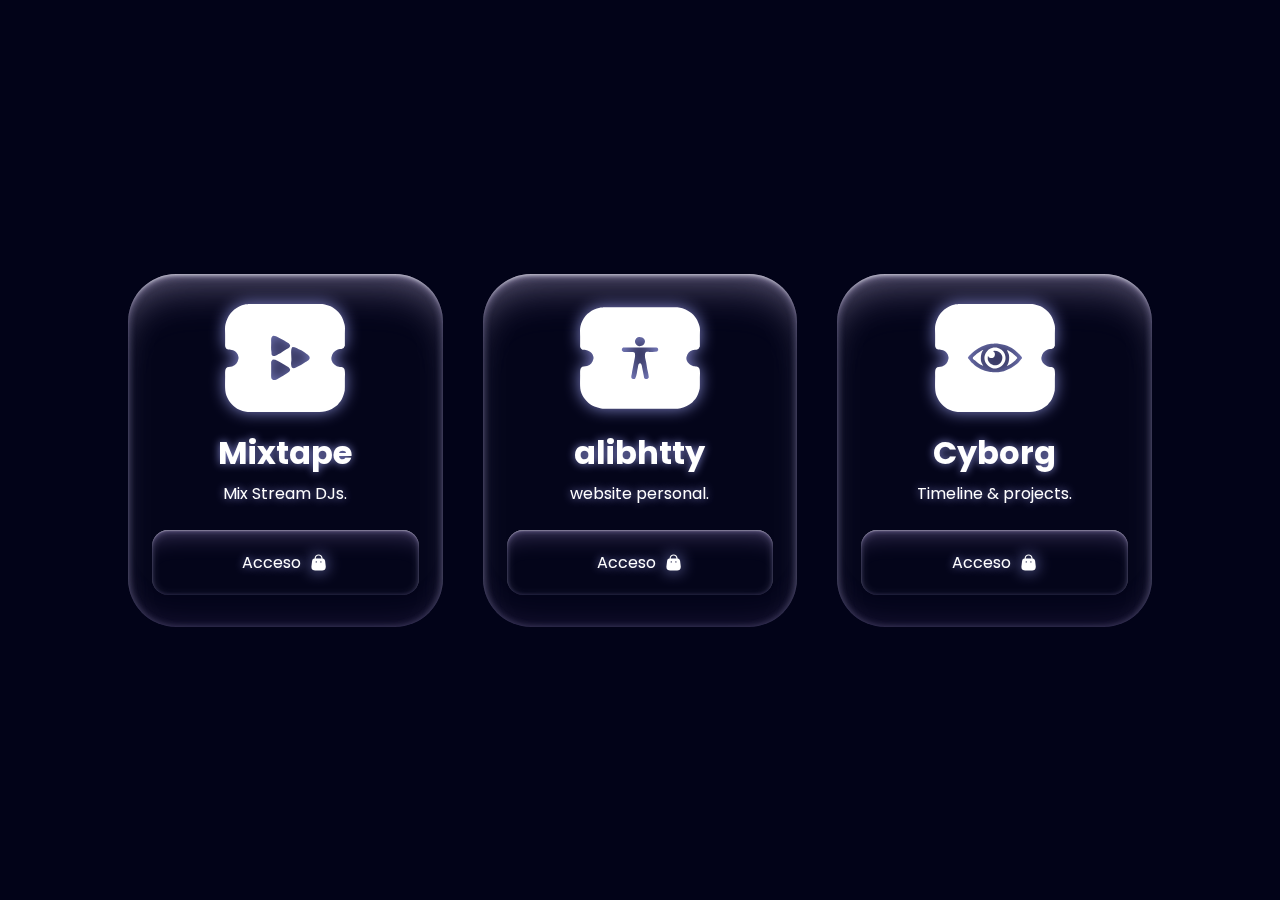
==== glass/index.html @ 7fd992a4 "1.05" ====
<!DOCTYPE html>
    <html lang="en">
    <head>
        <meta charset="UTF-8">
        <meta name="viewport" content="width=device-width, initial-scale=1.0">
        <link rel="shortcut icon" type="image/x-icon" href="./assets/icons/body.svg">

        <!--========== CSS ==========-->
        <link rel="stylesheet" href="./assets/css/styles.css">

        <title>4B Start</title>
    </head>
    <body>
        <section class="neon bd-container">
            <div class="neon__container">

                <!-- BOX01 -->
                <div class="neon__card">
                    <svg class="neon__icon" viewBox="0 0 400 400" xmlns="http://www.w3.org/2000/svg"> <!-- 0 0 48 48 -->
                        <path d="M77.551,20.217h226.9c8.358,0,17.766-.964,25.086.749,8.122,1.9,15.54,3.719,22.466,6.742,5.171,2.257,9.881,5.868,14.228,8.989,17.019,12.219,26.9,28.684,32.575,52.437,2.047,8.568.748,20.213,0.748,29.964v39.7a16.149,16.149,0,0,1-11.607,11.611h-4.867c-2.968.649-6.328,0.789-8.986,1.872-10.44,4.254-16.414,12.223-19.1,24.346-3.46,15.64,11.493,28.653,21.342,31.837,9.265,2.994,15.741-.518,20.968,7.491,4.176,6.4,2.246,26.256,2.246,36.7v23.6q-0.186,5.991-.374,11.985c-3.375,14.944-7.2,26.53-14.6,37.08-1.795,2.558-4.518,4.671-6.365,7.117-1.542,2.042-3.225,4.47-5.242,5.993-11.089,8.371-21.914,15.182-37.442,19.476-8.023,2.219-17.734,1.872-27.707,1.873H94.775c-8.113,0-17.249.955-24.338-.749-8.068-1.94-15.559-3.727-22.465-6.742-20.188-8.812-34.625-26.136-43.059-46.819C-1.646,309.387.42,283.3,0.42,261.051c0-10.147-.915-20.876,3.37-26.593,4.456-5.945,12.161-3.509,19.844-5.992,12.056-3.9,17.885-11.6,20.968-24.721a21.213,21.213,0,0,0,.374-7.49c-2.506-11.14-8.34-18.174-17.972-22.1-11.135-4.537-20.79.991-25.835-11.236-1.3-3.151-.749-8.488-0.749-12.735V123.967c0-12.014-1.474-26.421,1.123-36.706,7.167-28.381,22.048-47.437,45.68-59.178,5.746-2.855,12.449-4.616,19.1-6.367C69.1,20.982,75.454,21.53,77.551,20.217ZM160.3,125.465c-2.023,1.93-4.089,3.146-5.242,5.993-1.867,4.608-1.123,11.9-1.123,17.978,0,9.483-1.059,20.473.749,28.84,0.912,4.224-.322,7.991,1.123,11.237,0.857,1.924,2.7,2.758,4.119,4.12,8.323,0.233,12.287-3.336,17.223-6.368,2.4-1.471,5.1-1.89,7.488-3.371,7.112-4.408,14.337-9.425,21.343-13.858,4.892-3.095,11.3-4.684,11.232-12.734-1.873-1.931-2.684-4.739-4.867-6.368-9.486-7.076-20.209-12.335-31.077-17.978C175,129.7,169.834,125.607,160.3,125.465Zm65.9,37.829a1.9,1.9,0,0,1-1.123.375c-0.77,1.148-2.058,2.05-2.621,3.371-4.923,11.552,1.026,33.209-1.872,46.818-0.96,4.507.325,14.929,1.872,17.229,1.415,2.1,3.866,3,7.489,3,1.371-.928,3.2-0.8,4.867-1.5,4.439-1.872,8.437-4.315,13.1-6.368,7.3-3.209,14-8.577,20.593-12.734,4.617-2.911,10.422-5,12.731-10.113,3.75-8.308-3.571-13.179-7.863-16.106-5.738-3.912-11.613-8.274-17.6-11.985-3.7-2.3-7.713-3.511-11.607-5.618C238.73,166.718,234.874,163.328,226.2,163.294ZM159.55,204.869c-2.047,2.066-4.272,3.555-5.242,6.742-1.043,3.428-.374,8.68-0.374,12.735v25.843c0,6-.812,13.716,1.123,18.353,1.034,2.479,3.094,3.182,4.868,4.869,9.136,0.835,14.713-3.654,20.593-7.116,9.051-5.33,17.764-10.1,26.209-15.731,4.735-3.158,10.585-5.085,10.484-13.109-1.911-1.945-3.018-4.745-5.242-6.368-7.867-5.739-16.8-9.764-25.086-14.981C179.391,211.39,171.436,204.914,159.55,204.869Z"/>
                    </svg>
                    <h1 class="neon__title">Mixtape</h1>
                    <p class="neon__description">Mix Stream DJs.</p>
                    <a href="https://mix-tape.web.app/" class="neon__button">Acceso 
                        <svg class="neon__button-icon" viewBox="0 0 48 48" xmlns="http://www.w3.org/2000/svg">
                            <path d="M24.0099 4C29.3698 4 33.7763 8.21182 34 13.5486H33.9477C33.954 13.7038 33.9242 13.8583 
                                33.8606 14H34.1729C36.6069 14 39.1557 15.687 40.1777 19.7596L40.2887 20.2401L41.8265 32.6295C42.9332 
                                40.5315 38.6099 43.8546 32.7124 43.9953L32.3169 44H15.7371C9.74355 44 5.12509 41.8159 6.14056 
                                33.1671L6.20981 32.6295L7.76528 20.2401C8.53228 15.8544 11.1072 14.1245 13.5882 14.0065L13.8634 
                                14H14.0198C13.9934 13.8507 13.9934 13.698 14.0198 13.5486C14.2434 8.21182 18.65 4 24.0099 
                                4ZM18.194 20.6586C17.2178 20.6586 16.4264 21.4731 16.4264 22.4779C16.4264 23.4826 17.2178 
                                24.2971 18.194 24.2971C19.1702 24.2971 19.9616 23.4826 19.9616 22.4779L19.9478 22.2497C19.8387 
                                21.3526 19.0951 20.6586 18.194 20.6586ZM29.7716 20.6586C28.7954 20.6586 28.0041 21.4731 28.0041 
                                22.4779C28.0041 23.4826 28.7954 24.2971 29.7716 24.2971C30.7478 24.2971 31.5392 23.4826 31.5392 
                                22.4779C31.5392 21.4731 30.7478 20.6586 29.7716 20.6586ZM23.9315 6.60477C20.0833 6.60477 16.9637 
                                9.71365 16.9637 13.5486C16.99 13.698 16.99 13.8507 16.9637 14H30.9864C30.9308 13.8559 30.9013 
                                13.7031 30.8993 13.5486C30.8993 9.71365 27.7797 6.60477 23.9315 6.60477Z"/>
                        </svg>
                    </a>
                </div>

                <!-- BOX02 -->
                <div class="neon__card">
                    <svg class="neon__icon" viewBox="0 0 400 400" xmlns="http://www.w3.org/2000/svg">
                        <path d="M77.551,31.122h226.9c8.358,0,17.766-.905,25.086.7,8.121,1.785,15.54,3.494,22.466,6.333,5.171,2.12,9.881,5.512,14.228,8.444,17.019,11.478,26.9,26.945,32.575,49.258,2.047,8.049.748,18.987,0.748,28.147v37.3a15.688,15.688,0,0,1-11.607,10.907h-4.867c-2.968.61-6.328,0.742-8.986,1.759-10.44,4-16.414,11.482-19.1,22.87-3.46,14.692,11.493,26.916,21.342,29.906,9.265,2.813,15.741-.486,20.968,7.037,4.176,6.011,2.246,24.665,2.246,34.481v22.166q-0.186,5.628-.374,11.258c-3.375,14.038-7.2,24.922-14.6,34.833-1.795,2.4-4.518,4.387-6.365,6.685a29.121,29.121,0,0,1-5.242,5.629c-11.089,7.864-21.914,14.262-37.442,18.3-8.023,2.084-17.734,1.759-27.707,1.759H94.775c-8.113,0-17.249.9-24.337-.7-8.068-1.822-15.559-3.5-22.466-6.333-20.188-8.278-34.625-24.551-43.059-43.98C-1.646,302.761.42,278.259,0.42,257.356c0-9.533-.915-19.611,3.37-24.981,4.456-5.585,12.161-3.3,19.844-5.63,12.056-3.66,17.885-10.9,20.968-23.221a18.753,18.753,0,0,0,.374-7.037C42.47,186.023,36.636,179.415,27,175.729c-11.135-4.263-20.79.93-25.835-10.556-1.3-2.959-.749-7.973-0.749-11.962V128.582c0-11.286-1.474-24.819,1.123-34.48,7.167-26.66,22.048-44.561,45.68-55.591,5.746-2.682,12.449-4.336,19.1-5.981C69.1,31.84,75.454,32.355,77.551,31.122Zm119.441,98.515-4.493,1.408a17.229,17.229,0,0,0-8.612,10.2c-2.982,9.89,7.716,21.712,19.1,19,9.906-2.362,18.093-13.558,10.858-23.926C210.619,131.705,205.426,129.479,196.992,129.637Zm-52.045,35.184a1.979,1.979,0,0,1-1.123.352c-2.9,2.695-4.588,3.328-4.493,9.148,2.189,2.142,2.689,4.405,6.365,5.278h25.835c5.132,0,9.129-.373,10.484,3.166,2.179,2.57,1.783,12.594.749,16.537q-4.68,24.1-9.36,48.2-0.375,2.991-.749,5.981c-1.336,5.107-3.7,13.488,2.246,15.481,2.206,1.992,6.226.641,8.612,0,6.069-9.137,6.241-25.435,9.361-37.3,1.561-5.937.862-14.112,8.611-14.073,1.109,1.654,2.866,2.979,3.745,4.925,1.292,2.862.945,5.747,1.872,9.148,2.06,7.556,2.827,16.35,4.867,23.925,1.547,5.742.351,13.011,6.74,14.074,1.935,1.3,4.667.15,6.739-.352,0.972-1.323,2.735-2.3,3.37-3.87,1.027-2.542-1.382-15.161-2.246-18.3-3.892-14.12-4.612-29.851-8.612-43.98-1.681-5.938-3.194-20.917,2.621-22.87,1.771-1.407,7.415-.7,10.484-0.7,8.727,0,19.213.442,26.209-1.056a30.764,30.764,0,0,1,3.37-4.222c0.179-4.167-.606-7.461-3.744-8.444-1.7-1.42-5.4-1.055-8.612-1.056H144.947Z"/>
                    </svg>
                    <h1 class="neon__title">alibhtty</h1>
                    <p class="neon__description">website personal.</p>
                    <a href="https://ali-bhtty.web.app/" class="neon__button">Acceso 
                        <svg class="neon__button-icon" viewBox="0 0 48 48" xmlns="http://www.w3.org/2000/svg">
                            <path d="M24.0099 4C29.3698 4 33.7763 8.21182 34 13.5486H33.9477C33.954 13.7038 33.9242 13.8583 
                                33.8606 14H34.1729C36.6069 14 39.1557 15.687 40.1777 19.7596L40.2887 20.2401L41.8265 32.6295C42.9332 
                                40.5315 38.6099 43.8546 32.7124 43.9953L32.3169 44H15.7371C9.74355 44 5.12509 41.8159 6.14056 
                                33.1671L6.20981 32.6295L7.76528 20.2401C8.53228 15.8544 11.1072 14.1245 13.5882 14.0065L13.8634 
                                14H14.0198C13.9934 13.8507 13.9934 13.698 14.0198 13.5486C14.2434 8.21182 18.65 4 24.0099 
                                4ZM18.194 20.6586C17.2178 20.6586 16.4264 21.4731 16.4264 22.4779C16.4264 23.4826 17.2178 
                                24.2971 18.194 24.2971C19.1702 24.2971 19.9616 23.4826 19.9616 22.4779L19.9478 22.2497C19.8387 
                                21.3526 19.0951 20.6586 18.194 20.6586ZM29.7716 20.6586C28.7954 20.6586 28.0041 21.4731 28.0041 
                                22.4779C28.0041 23.4826 28.7954 24.2971 29.7716 24.2971C30.7478 24.2971 31.5392 23.4826 31.5392 
                                22.4779C31.5392 21.4731 30.7478 20.6586 29.7716 20.6586ZM23.9315 6.60477C20.0833 6.60477 16.9637 
                                9.71365 16.9637 13.5486C16.99 13.698 16.99 13.8507 16.9637 14H30.9864C30.9308 13.8559 30.9013 
                                13.7031 30.8993 13.5486C30.8993 9.71365 27.7797 6.60477 23.9315 6.60477Z"/>
                        </svg>
                    </a>
                </div>
    
                <!-- BOX03 -->
                <div class="neon__card">
                    <svg class="neon__icon" viewBox="0 0 400 400" xmlns="http://www.w3.org/2000/svg">
                        <path d="M77.552,20.212h226.9c8.358,0,17.766-.964,25.086.749,8.122,1.9,15.54,3.719,22.466,6.742,5.171,2.257,9.881,5.868,14.228,8.989,17.019,12.22,26.9,28.685,32.575,52.438,2.047,8.569.748,20.213,0.748,29.965v39.7a16.149,16.149,0,0,1-11.607,11.611h-4.867c-2.968.649-6.328,0.789-8.986,1.873-10.44,4.254-16.414,12.223-19.1,24.346-3.46,15.641,11.493,28.654,21.342,31.837,9.265,3,15.741-.518,20.968,7.492,4.176,6.4,2.246,26.257,2.246,36.706v23.6q-0.186,5.992-.374,11.986c-3.375,14.944-7.2,26.531-14.6,37.081-1.795,2.558-4.518,4.671-6.365,7.117-1.542,2.043-3.225,4.47-5.242,5.993-11.089,8.372-21.914,15.182-37.442,19.477-8.023,2.219-17.734,1.872-27.707,1.873H94.776c-8.113,0-17.249.955-24.337-.749-8.068-1.94-15.558-3.728-22.465-6.742-20.188-8.813-34.625-26.137-43.059-46.82C-1.645,309.39.421,283.306,0.421,261.053c0-10.148-.915-20.877,3.37-26.594,4.456-5.945,12.161-3.509,19.844-5.993,12.056-3.9,17.885-11.6,20.968-24.72a21.224,21.224,0,0,0,.374-7.492c-2.506-11.14-8.34-18.174-17.972-22.1-11.135-4.538-20.79.99-25.835-11.237-1.3-3.151-.749-8.488-0.749-12.735V123.965c0-12.014-1.474-26.422,1.123-36.707,7.167-28.381,22.048-47.438,45.68-59.18,5.746-2.855,12.449-4.616,19.1-6.367C69.1,20.977,75.455,21.525,77.552,20.212ZM196.993,152.057c-2.506,1.438-7.024.023-10.109,0.749-6.566,1.544-11.586,1.663-17.973,3.745a114.6,114.6,0,0,0-47.177,28.841c-3.507,3.51-10.792,10.127-12.356,14.983,2.682,1.814,7.912,9.45,10.11,12.36,1.713,2.268,4.446,4.26,6.739,5.993L131.1,223.6c6.644,4.972,14.239,10.358,22.091,13.859,8.294,3.7,17.389,6.127,26.958,8.615,5.216,1.356,20.055,2.43,25.835,1.123h5.242c6.278-1.435,12.5-1.467,18.347-3.371,18.949-6.171,30.134-13.723,44.181-24.346,6.764-5.115,10.74-13.323,16.849-19.1a1.29,1.29,0,0,0-.374-0.75c-2.006-5.523-13.61-16.667-18.347-20.226-3.662-2.752-6.972-6.406-10.858-8.989C244.442,159.393,224.255,152.267,196.993,152.057Zm-2.247,13.109H205.23c12.472,2.974,22.435,9.8,26.959,20.6,10.18,24.315-7.066,44.09-25.836,48.692-5.715,1.4-12.668-.109-16.849-1.5-14.43-4.793-29.829-21.244-23.214-42.7,2.956-9.584,10.053-18.282,18.721-22.1C187.818,166.927,192.141,166.884,194.746,165.166Zm-35.2,8.24c1.215,0.311.572-.183,1.123,0.75-6.966,4.929-10.057,27.9-6.365,39.328,1.553,4.807,4.877,8.657,6.365,13.11h-0.749c-3.23-2.864-8.309-4.04-11.981-6.368-5.584-3.539-9.995-8.553-14.977-12.36-2.5-1.91-6.441-5.059-7.489-8.241h0.375c1.253-3.4,5.479-6.53,8.237-8.614l5.242-5.244c4.106-2.982,8.445-6,12.73-8.615C154.456,175.692,157.585,175.273,159.551,173.406Zm80.126,0c9.043,2.252,22.091,13.113,28.082,19.1,2.1,2.1,6.344,4.692,6.739,8.24-3.3,2.159-5.119,6.257-8.237,8.615-7.114,5.381-17.3,14.686-26.584,17.23V225.47c6.71-5.194,9.654-27.676,5.991-38.954C244.144,181.823,240.92,177.871,239.677,173.406Zm-42.31,2.248c-1.332.779-2.944,0.113-3.744,1.5,8.425,2.557,7.541,16.956,1.123,20.975-5.063,3.171-12.613,1.638-16.1-1.873-1.018-1.025-.726-1.963-2.246-2.621-0.4,4.613-1.27,9.877.374,14.233,3.816,10.107,16.048,20.386,31.077,15.357a29.529,29.529,0,0,0,7.489-4.121c6.467-4.811,12.482-18.539,7.114-29.215C218.122,181.273,210.586,175.482,197.367,175.654Z"/>
                    </svg>
                    <h1 class="neon__title">Cyborg</h1>
                    <p class="neon__description">Timeline & projects.</p>
                    <a href="https://ali-bhtty.web.app/cyborg/" class="neon__button">Acceso 
                        <svg class="neon__button-icon" viewBox="0 0 48 48" xmlns="http://www.w3.org/2000/svg">
                            <path d="M24.0099 4C29.3698 4 33.7763 8.21182 34 13.5486H33.9477C33.954 13.7038 33.9242 13.8583 
                                33.8606 14H34.1729C36.6069 14 39.1557 15.687 40.1777 19.7596L40.2887 20.2401L41.8265 32.6295C42.9332 
                                40.5315 38.6099 43.8546 32.7124 43.9953L32.3169 44H15.7371C9.74355 44 5.12509 41.8159 6.14056 
                                33.1671L6.20981 32.6295L7.76528 20.2401C8.53228 15.8544 11.1072 14.1245 13.5882 14.0065L13.8634 
                                14H14.0198C13.9934 13.8507 13.9934 13.698 14.0198 13.5486C14.2434 8.21182 18.65 4 24.0099 
                                4ZM18.194 20.6586C17.2178 20.6586 16.4264 21.4731 16.4264 22.4779C16.4264 23.4826 17.2178 
                                24.2971 18.194 24.2971C19.1702 24.2971 19.9616 23.4826 19.9616 22.4779L19.9478 22.2497C19.8387 
                                21.3526 19.0951 20.6586 18.194 20.6586ZM29.7716 20.6586C28.7954 20.6586 28.0041 21.4731 28.0041 
                                22.4779C28.0041 23.4826 28.7954 24.2971 29.7716 24.2971C30.7478 24.2971 31.5392 23.4826 31.5392 
                                22.4779C31.5392 21.4731 30.7478 20.6586 29.7716 20.6586ZM23.9315 6.60477C20.0833 6.60477 16.9637 
                                9.71365 16.9637 13.5486C16.99 13.698 16.99 13.8507 16.9637 14H30.9864C30.9308 13.8559 30.9013 
                                13.7031 30.8993 13.5486C30.8993 9.71365 27.7797 6.60477 23.9315 6.60477Z"/>
                        </svg>
                    </a>
                </div>
            </div>
        </section>
    </body>
</html>
---- glass/assets/css/styles.css ----
/*===== GOOGLE FONTS =====*/
@import url("https://fonts.googleapis.com/css2?family=Poppins:wght@500;600&display=swap");

/*===== VARIABLES CSS =====*/
:root {

    /*========== Colors ==========*/
    --body-color: #020318;
    --text-color-light: #FFF;

    /*========== Font and typography ==========*/
    --body-font: 'Poppins', sans-serif;
    --biggest-font-size: 2rem;
    --h1-font-size: 1.5rem;
    --normal-font-size: .938rem;
    --smaller-font-size: .75rem;

    /*========== Box, Drop & Text Shadow ==========*/
    --box-shadow-inset: inset 0 22px 56px -36px rgba(255, 255, 255, .5), 
                        inset 0 4px 5px -4px rgba(255, 255, 255, 1), 
                        inset 0 -31px 34px -32px rgba(96, 68, 144, .3), 
                        inset 0 39px 50px -34px rgba(202, 172, 255, .3), 
                        inset 0 2px 9px rgba(154, 146, 210, .3), 
                        inset 0 1px 10px rgba(227, 222, 255, .2);

    --drop-shadow: 0 0 8px rgba(161, 165, 247, .8);

    --text-shadow: 0 0 8px rgba(161, 165, 247, .8);

    --box-shadow-inset-button: inset 0 2px 7px -9px rgba(255, 255, 255, .5), 
                               inset 0 1px 2px -1px rgba(255, 255, 255, 1), 
                               inset 0 -20px 16px -32px rgba(96, 68, 144, .3), 
                               inset 0 28px 25px -24px rgba(202, 172, 255, .3), 
                               inset 0 1px 4px rgba(154, 146, 210, .3), 
                               inset 0 1px 10px rgba(227, 222, 255, .2);

    /*========== Box, Drop & Text Shadow Hover ==========*/
    --box-shadow-inset-hover: inset 0 19px 28px -18px rgba(255, 255, 255, .5), 
                              inset 0 4px 6px -3px rgba(255, 255, 255, 1), 
                              inset 0 -51px 44px -42px rgba(96, 68, 144, .3), 
                              inset 0 59px 60px -32px rgba(202, 172, 255, .3), 
                              inset 0 4px 16px rgba(154, 146, 210, .3), 
                              inset 0 2px 25px rgba(227, 222, 255, .23);

    --drop-shadow-hover:  0 0 14px rgba(161, 165, 247, .8);

    --text-shadow-hover: 0 0 14px rgba(161, 165, 247, .8);

    --box-shadow-inset-button-hover: inset 0 4px 7px -4px rgba(255, 255, 255, .5), 
                                     inset 0 1px 2px -1px rgba(255, 255, 255, 1), 
                                     inset 0 -20px 16px -32px rgba(96, 68, 144, .3), 
                                     inset 0 28px 25px -20px rgba(202, 172, 255, .3), 
                                     inset 0 1px 4px rgba(154, 146, 210, .3), 
                                     inset 0 1px 16px rgba(227, 222, 255, .2);
                                     
    /*========== Filter Blur ==========*/
    --filter-blur: blur(100px);
}

@media screen and (min-width: 1024px) {

    :root {
        --normal-font-size: 1rem;
    }
}

/*========== BASE ==========*/
*, ::before, ::after {
    box-sizing: border-box;
}

body {
    margin: 0;
    font-family: var(--body-font);
    font-size: var(--normal-font-size);
    background-color: var(--body-color);
}

h1, p {
    margin: 0;
}

a {
    text-decoration: none;
}

/*========== LAYAOUT ==========*/
.bd-container {
    max-width: 1024px;
    margin-left: 1.5rem;
    margin-right: 1.5rem;
}

/*========== CARD NEON ==========*/
.neon,
.neon__container{
    display: grid;
    align-items: center;
}

.neon {
    padding: 2.5rem 0;
}

.neon__container {
    grid-template-columns: repeat(auto-fit, minmax(312px, 1fr));
    row-gap: 3.5rem;
    column-gap: 2.5rem;
}

.neon__card {
    width: 100%; /* 15rem */
    background: rgba(255, 255, 255, 0.01);
    color: var(--text-color-light);
    box-shadow: var(--box-shadow-inset);
    backdrop-filter: var(--filter-blur);
    padding: 1.5rem 1.5rem 2rem; /* 3.5rem  */
    border-radius: 3rem;
    text-align: center;
}

.neon__icon {
    width: 120px;
    fill: var(--text-color-light);
    filter: drop-shadow(var(--drop-shadow));
    margin-bottom: .25rem;
}

.neon__title, .neon__description {
    text-shadow: var(--text-shadow);  
}

.neon__title {
    font-size: var(--biggest-font-size);
    margin-bottom: .25rem;
}

.neon__description {
    text-align: center; /* initial */
    margin-bottom: 1.5rem;
}

.neon__button-icon {
    width: 1.2rem;
    margin-left: .5rem;
    fill: var(--text-color-light);
    filter: drop-shadow(var(--drop-shadow));
}

.neon__button {
    box-shadow: var(--box-shadow-inset-button);
    color: var(--text-color-light);
    text-shadow: var(--text-shadow);
    display: flex;
    justify-content: center;
    padding: 1.25rem;
    border-radius: 1rem;
}

.neon__button:hover {
    box-shadow: var(--box-shadow-inset-button-hover);
}

/* Card neon hover */
.neon__card:hover {
    box-shadow: var(--box-shadow-inset-hover);
}

.neon__card:hover .neon__icon {
    filter: drop-shadow(var(--drop-shadow-hover));
}

.neon__card:hover .neon__title,
.neon__card:hover .neon__description {
    text-shadow: var(--text-shadow-hover);
}

.neon__card, 
.neon__icon, 
.neon__title, 
.neon__description, 
.neon__button {
    transition: .3s;
}

/*========== MEDIA QUERIES ==========*/
/* For small devices */
@media screen and (max-width: 359px) {
    .neon__container {
        grid-template-columns: 1fr;
    }
    .neon__card {
        padding: 2rem 1rem 1.5rem;
        border-radius: 2rem;
    }
    .neon__icon {
        width: 80px;
    }
    .neon__title {
        font-size: var(--h1-font-size);
    }
    .neon__description {
        font-size: var(--smaller-font-size);
    }
    .neon__button {
        padding: 1rem;
        font-size: var(--smaller-font-size);
        border-radius: .6rem;
    }
    .neon__button-icon {
        width: 1rem;
    }
}

/* For long screens */
@media screen and (min-width: 1024px) {
    .bd-container {
        margin-left: auto;
        margin-right: auto;
    }
    .neon {
        height: 100vh;
    }
}
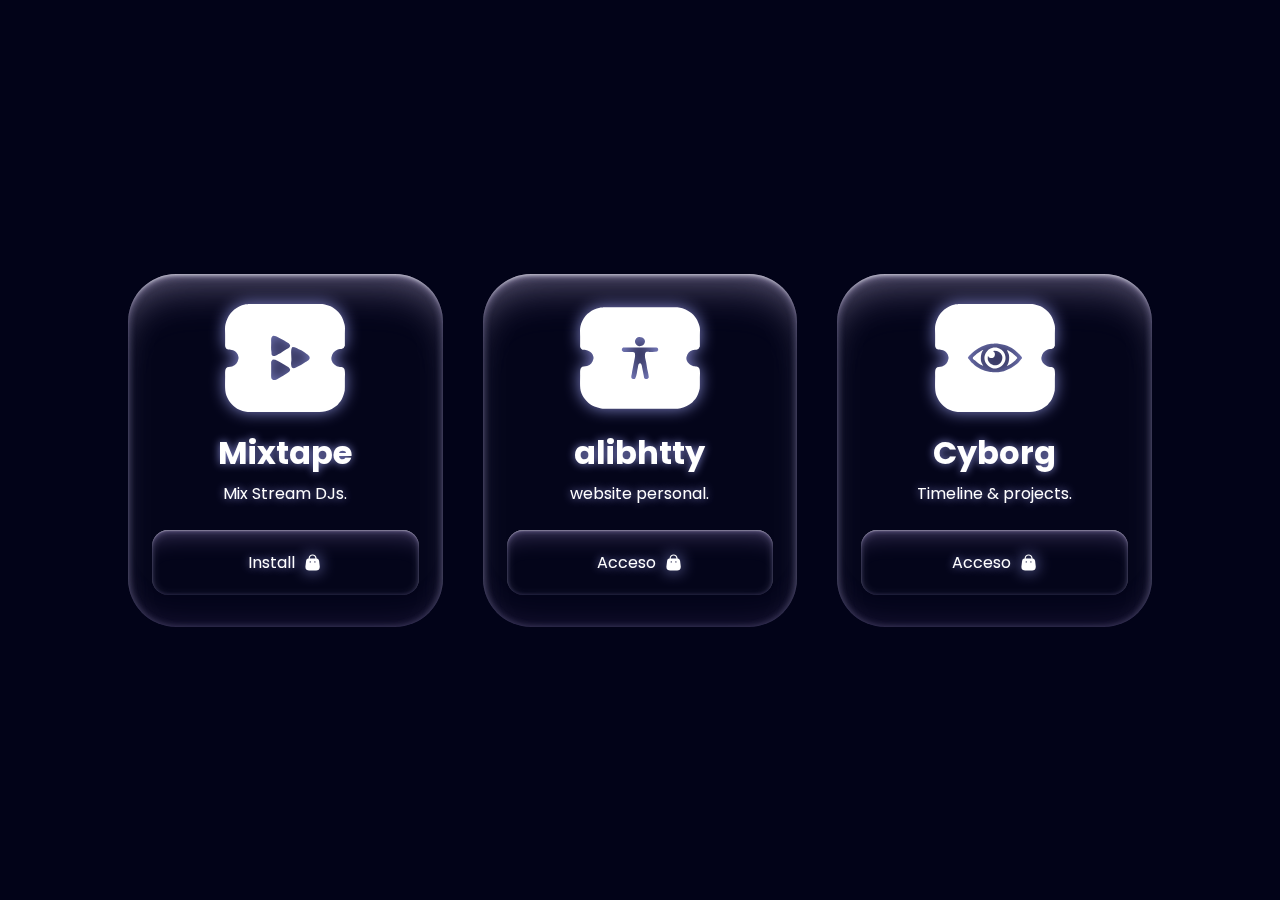
==== commit bfed0cf1: "1.07" ====
--- a/glass/index.html
+++ b/glass/index.html
@@ -21,7 +21,7 @@
                     </svg>
                     <h1 class="neon__title">Mixtape</h1>
                     <p class="neon__description">Mix Stream DJs.</p>
-                    <a href="https://mix-tape.web.app/" class="neon__button">Acceso 
+                    <a onclick="installPWA()" class="neon__button"> Install
                         <svg class="neon__button-icon" viewBox="0 0 48 48" xmlns="http://www.w3.org/2000/svg">
                             <path d="M24.0099 4C29.3698 4 33.7763 8.21182 34 13.5486H33.9477C33.954 13.7038 33.9242 13.8583 
                                 33.8606 14H34.1729C36.6069 14 39.1557 15.687 40.1777 19.7596L40.2887 20.2401L41.8265 32.6295C42.9332 
@@ -37,6 +37,22 @@
                                 13.7031 30.8993 13.5486C30.8993 9.71365 27.7797 6.60477 23.9315 6.60477Z"/>
                         </svg>
                     </a>
+                    <!-- <a href="https://mix-tape.web.app/" class="neon__button">Acceso 
+                        <svg class="neon__button-icon" viewBox="0 0 48 48" xmlns="http://www.w3.org/2000/svg">
+                            <path d="M24.0099 4C29.3698 4 33.7763 8.21182 34 13.5486H33.9477C33.954 13.7038 33.9242 13.8583 
+                                33.8606 14H34.1729C36.6069 14 39.1557 15.687 40.1777 19.7596L40.2887 20.2401L41.8265 32.6295C42.9332 
+                                40.5315 38.6099 43.8546 32.7124 43.9953L32.3169 44H15.7371C9.74355 44 5.12509 41.8159 6.14056 
+                                33.1671L6.20981 32.6295L7.76528 20.2401C8.53228 15.8544 11.1072 14.1245 13.5882 14.0065L13.8634 
+                                14H14.0198C13.9934 13.8507 13.9934 13.698 14.0198 13.5486C14.2434 8.21182 18.65 4 24.0099 
+                                4ZM18.194 20.6586C17.2178 20.6586 16.4264 21.4731 16.4264 22.4779C16.4264 23.4826 17.2178 
+                                24.2971 18.194 24.2971C19.1702 24.2971 19.9616 23.4826 19.9616 22.4779L19.9478 22.2497C19.8387 
+                                21.3526 19.0951 20.6586 18.194 20.6586ZM29.7716 20.6586C28.7954 20.6586 28.0041 21.4731 28.0041 
+                                22.4779C28.0041 23.4826 28.7954 24.2971 29.7716 24.2971C30.7478 24.2971 31.5392 23.4826 31.5392 
+                                22.4779C31.5392 21.4731 30.7478 20.6586 29.7716 20.6586ZM23.9315 6.60477C20.0833 6.60477 16.9637 
+                                9.71365 16.9637 13.5486C16.99 13.698 16.99 13.8507 16.9637 14H30.9864C30.9308 13.8559 30.9013 
+                                13.7031 30.8993 13.5486C30.8993 9.71365 27.7797 6.60477 23.9315 6.60477Z"/>
+                        </svg>
+                    </a> -->
                 </div>
 
                 <!-- BOX02 -->
@@ -90,5 +106,11 @@
                 </div>
             </div>
         </section>
+
+        <script>
+            function installPWA() {
+              window.open('https://mix-tape.web.app', '_self');
+            }
+          </script>
     </body>
 </html>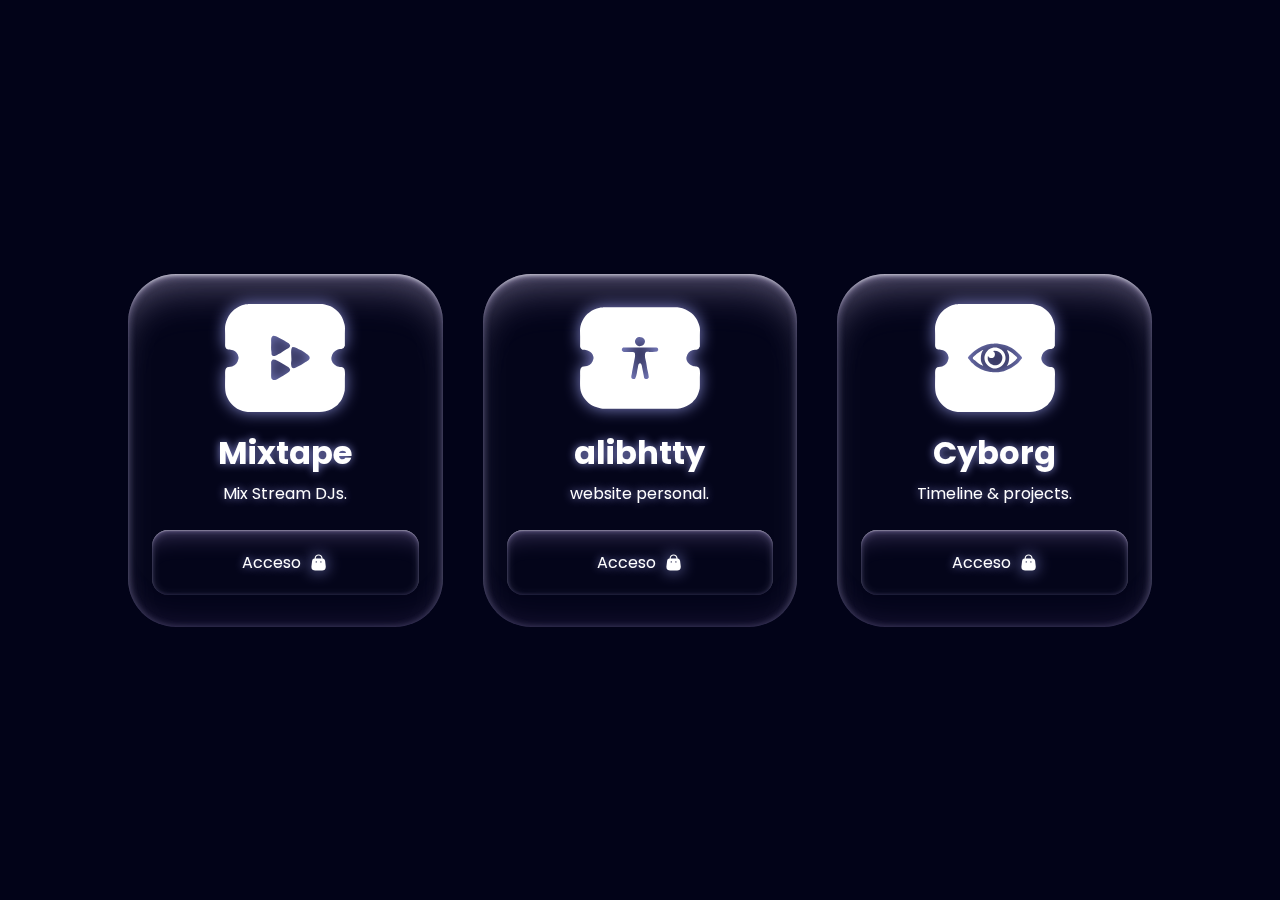
==== commit 1641c460: "1.09" ====
--- a/glass/index.html
+++ b/glass/index.html
@@ -1,116 +1,94 @@
-<!DOCTYPE html>
-    <html lang="en">
-    <head>
-        <meta charset="UTF-8">
-        <meta name="viewport" content="width=device-width, initial-scale=1.0">
-        <link rel="shortcut icon" type="image/x-icon" href="./assets/icons/body.svg">
-
-        <!--========== CSS ==========-->
-        <link rel="stylesheet" href="./assets/css/styles.css">
-
-        <title>4B Start</title>
-    </head>
-    <body>
-        <section class="neon bd-container">
-            <div class="neon__container">
-
-                <!-- BOX01 -->
-                <div class="neon__card">
-                    <svg class="neon__icon" viewBox="0 0 400 400" xmlns="http://www.w3.org/2000/svg"> <!-- 0 0 48 48 -->
-                        <path d="M77.551,20.217h226.9c8.358,0,17.766-.964,25.086.749,8.122,1.9,15.54,3.719,22.466,6.742,5.171,2.257,9.881,5.868,14.228,8.989,17.019,12.219,26.9,28.684,32.575,52.437,2.047,8.568.748,20.213,0.748,29.964v39.7a16.149,16.149,0,0,1-11.607,11.611h-4.867c-2.968.649-6.328,0.789-8.986,1.872-10.44,4.254-16.414,12.223-19.1,24.346-3.46,15.64,11.493,28.653,21.342,31.837,9.265,2.994,15.741-.518,20.968,7.491,4.176,6.4,2.246,26.256,2.246,36.7v23.6q-0.186,5.991-.374,11.985c-3.375,14.944-7.2,26.53-14.6,37.08-1.795,2.558-4.518,4.671-6.365,7.117-1.542,2.042-3.225,4.47-5.242,5.993-11.089,8.371-21.914,15.182-37.442,19.476-8.023,2.219-17.734,1.872-27.707,1.873H94.775c-8.113,0-17.249.955-24.338-.749-8.068-1.94-15.559-3.727-22.465-6.742-20.188-8.812-34.625-26.136-43.059-46.819C-1.646,309.387.42,283.3,0.42,261.051c0-10.147-.915-20.876,3.37-26.593,4.456-5.945,12.161-3.509,19.844-5.992,12.056-3.9,17.885-11.6,20.968-24.721a21.213,21.213,0,0,0,.374-7.49c-2.506-11.14-8.34-18.174-17.972-22.1-11.135-4.537-20.79.991-25.835-11.236-1.3-3.151-.749-8.488-0.749-12.735V123.967c0-12.014-1.474-26.421,1.123-36.706,7.167-28.381,22.048-47.437,45.68-59.178,5.746-2.855,12.449-4.616,19.1-6.367C69.1,20.982,75.454,21.53,77.551,20.217ZM160.3,125.465c-2.023,1.93-4.089,3.146-5.242,5.993-1.867,4.608-1.123,11.9-1.123,17.978,0,9.483-1.059,20.473.749,28.84,0.912,4.224-.322,7.991,1.123,11.237,0.857,1.924,2.7,2.758,4.119,4.12,8.323,0.233,12.287-3.336,17.223-6.368,2.4-1.471,5.1-1.89,7.488-3.371,7.112-4.408,14.337-9.425,21.343-13.858,4.892-3.095,11.3-4.684,11.232-12.734-1.873-1.931-2.684-4.739-4.867-6.368-9.486-7.076-20.209-12.335-31.077-17.978C175,129.7,169.834,125.607,160.3,125.465Zm65.9,37.829a1.9,1.9,0,0,1-1.123.375c-0.77,1.148-2.058,2.05-2.621,3.371-4.923,11.552,1.026,33.209-1.872,46.818-0.96,4.507.325,14.929,1.872,17.229,1.415,2.1,3.866,3,7.489,3,1.371-.928,3.2-0.8,4.867-1.5,4.439-1.872,8.437-4.315,13.1-6.368,7.3-3.209,14-8.577,20.593-12.734,4.617-2.911,10.422-5,12.731-10.113,3.75-8.308-3.571-13.179-7.863-16.106-5.738-3.912-11.613-8.274-17.6-11.985-3.7-2.3-7.713-3.511-11.607-5.618C238.73,166.718,234.874,163.328,226.2,163.294ZM159.55,204.869c-2.047,2.066-4.272,3.555-5.242,6.742-1.043,3.428-.374,8.68-0.374,12.735v25.843c0,6-.812,13.716,1.123,18.353,1.034,2.479,3.094,3.182,4.868,4.869,9.136,0.835,14.713-3.654,20.593-7.116,9.051-5.33,17.764-10.1,26.209-15.731,4.735-3.158,10.585-5.085,10.484-13.109-1.911-1.945-3.018-4.745-5.242-6.368-7.867-5.739-16.8-9.764-25.086-14.981C179.391,211.39,171.436,204.914,159.55,204.869Z"/>
-                    </svg>
-                    <h1 class="neon__title">Mixtape</h1>
-                    <p class="neon__description">Mix Stream DJs.</p>
-                    <a onclick="installPWA()" class="neon__button"> Install
-                        <svg class="neon__button-icon" viewBox="0 0 48 48" xmlns="http://www.w3.org/2000/svg">
-                            <path d="M24.0099 4C29.3698 4 33.7763 8.21182 34 13.5486H33.9477C33.954 13.7038 33.9242 13.8583 
-                                33.8606 14H34.1729C36.6069 14 39.1557 15.687 40.1777 19.7596L40.2887 20.2401L41.8265 32.6295C42.9332 
-                                40.5315 38.6099 43.8546 32.7124 43.9953L32.3169 44H15.7371C9.74355 44 5.12509 41.8159 6.14056 
-                                33.1671L6.20981 32.6295L7.76528 20.2401C8.53228 15.8544 11.1072 14.1245 13.5882 14.0065L13.8634 
-                                14H14.0198C13.9934 13.8507 13.9934 13.698 14.0198 13.5486C14.2434 8.21182 18.65 4 24.0099 
-                                4ZM18.194 20.6586C17.2178 20.6586 16.4264 21.4731 16.4264 22.4779C16.4264 23.4826 17.2178 
-                                24.2971 18.194 24.2971C19.1702 24.2971 19.9616 23.4826 19.9616 22.4779L19.9478 22.2497C19.8387 
-                                21.3526 19.0951 20.6586 18.194 20.6586ZM29.7716 20.6586C28.7954 20.6586 28.0041 21.4731 28.0041 
-                                22.4779C28.0041 23.4826 28.7954 24.2971 29.7716 24.2971C30.7478 24.2971 31.5392 23.4826 31.5392 
-                                22.4779C31.5392 21.4731 30.7478 20.6586 29.7716 20.6586ZM23.9315 6.60477C20.0833 6.60477 16.9637 
-                                9.71365 16.9637 13.5486C16.99 13.698 16.99 13.8507 16.9637 14H30.9864C30.9308 13.8559 30.9013 
-                                13.7031 30.8993 13.5486C30.8993 9.71365 27.7797 6.60477 23.9315 6.60477Z"/>
-                        </svg>
-                    </a>
-                    <!-- <a href="https://mix-tape.web.app/" class="neon__button">Acceso 
-                        <svg class="neon__button-icon" viewBox="0 0 48 48" xmlns="http://www.w3.org/2000/svg">
-                            <path d="M24.0099 4C29.3698 4 33.7763 8.21182 34 13.5486H33.9477C33.954 13.7038 33.9242 13.8583 
-                                33.8606 14H34.1729C36.6069 14 39.1557 15.687 40.1777 19.7596L40.2887 20.2401L41.8265 32.6295C42.9332 
-                                40.5315 38.6099 43.8546 32.7124 43.9953L32.3169 44H15.7371C9.74355 44 5.12509 41.8159 6.14056 
-                                33.1671L6.20981 32.6295L7.76528 20.2401C8.53228 15.8544 11.1072 14.1245 13.5882 14.0065L13.8634 
-                                14H14.0198C13.9934 13.8507 13.9934 13.698 14.0198 13.5486C14.2434 8.21182 18.65 4 24.0099 
-                                4ZM18.194 20.6586C17.2178 20.6586 16.4264 21.4731 16.4264 22.4779C16.4264 23.4826 17.2178 
-                                24.2971 18.194 24.2971C19.1702 24.2971 19.9616 23.4826 19.9616 22.4779L19.9478 22.2497C19.8387 
-                                21.3526 19.0951 20.6586 18.194 20.6586ZM29.7716 20.6586C28.7954 20.6586 28.0041 21.4731 28.0041 
-                                22.4779C28.0041 23.4826 28.7954 24.2971 29.7716 24.2971C30.7478 24.2971 31.5392 23.4826 31.5392 
-                                22.4779C31.5392 21.4731 30.7478 20.6586 29.7716 20.6586ZM23.9315 6.60477C20.0833 6.60477 16.9637 
-                                9.71365 16.9637 13.5486C16.99 13.698 16.99 13.8507 16.9637 14H30.9864C30.9308 13.8559 30.9013 
-                                13.7031 30.8993 13.5486C30.8993 9.71365 27.7797 6.60477 23.9315 6.60477Z"/>
-                        </svg>
-                    </a> -->
-                </div>
-
-                <!-- BOX02 -->
-                <div class="neon__card">
-                    <svg class="neon__icon" viewBox="0 0 400 400" xmlns="http://www.w3.org/2000/svg">
-                        <path d="M77.551,31.122h226.9c8.358,0,17.766-.905,25.086.7,8.121,1.785,15.54,3.494,22.466,6.333,5.171,2.12,9.881,5.512,14.228,8.444,17.019,11.478,26.9,26.945,32.575,49.258,2.047,8.049.748,18.987,0.748,28.147v37.3a15.688,15.688,0,0,1-11.607,10.907h-4.867c-2.968.61-6.328,0.742-8.986,1.759-10.44,4-16.414,11.482-19.1,22.87-3.46,14.692,11.493,26.916,21.342,29.906,9.265,2.813,15.741-.486,20.968,7.037,4.176,6.011,2.246,24.665,2.246,34.481v22.166q-0.186,5.628-.374,11.258c-3.375,14.038-7.2,24.922-14.6,34.833-1.795,2.4-4.518,4.387-6.365,6.685a29.121,29.121,0,0,1-5.242,5.629c-11.089,7.864-21.914,14.262-37.442,18.3-8.023,2.084-17.734,1.759-27.707,1.759H94.775c-8.113,0-17.249.9-24.337-.7-8.068-1.822-15.559-3.5-22.466-6.333-20.188-8.278-34.625-24.551-43.059-43.98C-1.646,302.761.42,278.259,0.42,257.356c0-9.533-.915-19.611,3.37-24.981,4.456-5.585,12.161-3.3,19.844-5.63,12.056-3.66,17.885-10.9,20.968-23.221a18.753,18.753,0,0,0,.374-7.037C42.47,186.023,36.636,179.415,27,175.729c-11.135-4.263-20.79.93-25.835-10.556-1.3-2.959-.749-7.973-0.749-11.962V128.582c0-11.286-1.474-24.819,1.123-34.48,7.167-26.66,22.048-44.561,45.68-55.591,5.746-2.682,12.449-4.336,19.1-5.981C69.1,31.84,75.454,32.355,77.551,31.122Zm119.441,98.515-4.493,1.408a17.229,17.229,0,0,0-8.612,10.2c-2.982,9.89,7.716,21.712,19.1,19,9.906-2.362,18.093-13.558,10.858-23.926C210.619,131.705,205.426,129.479,196.992,129.637Zm-52.045,35.184a1.979,1.979,0,0,1-1.123.352c-2.9,2.695-4.588,3.328-4.493,9.148,2.189,2.142,2.689,4.405,6.365,5.278h25.835c5.132,0,9.129-.373,10.484,3.166,2.179,2.57,1.783,12.594.749,16.537q-4.68,24.1-9.36,48.2-0.375,2.991-.749,5.981c-1.336,5.107-3.7,13.488,2.246,15.481,2.206,1.992,6.226.641,8.612,0,6.069-9.137,6.241-25.435,9.361-37.3,1.561-5.937.862-14.112,8.611-14.073,1.109,1.654,2.866,2.979,3.745,4.925,1.292,2.862.945,5.747,1.872,9.148,2.06,7.556,2.827,16.35,4.867,23.925,1.547,5.742.351,13.011,6.74,14.074,1.935,1.3,4.667.15,6.739-.352,0.972-1.323,2.735-2.3,3.37-3.87,1.027-2.542-1.382-15.161-2.246-18.3-3.892-14.12-4.612-29.851-8.612-43.98-1.681-5.938-3.194-20.917,2.621-22.87,1.771-1.407,7.415-.7,10.484-0.7,8.727,0,19.213.442,26.209-1.056a30.764,30.764,0,0,1,3.37-4.222c0.179-4.167-.606-7.461-3.744-8.444-1.7-1.42-5.4-1.055-8.612-1.056H144.947Z"/>
-                    </svg>
-                    <h1 class="neon__title">alibhtty</h1>
-                    <p class="neon__description">website personal.</p>
-                    <a href="https://ali-bhtty.web.app/" class="neon__button">Acceso 
-                        <svg class="neon__button-icon" viewBox="0 0 48 48" xmlns="http://www.w3.org/2000/svg">
-                            <path d="M24.0099 4C29.3698 4 33.7763 8.21182 34 13.5486H33.9477C33.954 13.7038 33.9242 13.8583 
-                                33.8606 14H34.1729C36.6069 14 39.1557 15.687 40.1777 19.7596L40.2887 20.2401L41.8265 32.6295C42.9332 
-                                40.5315 38.6099 43.8546 32.7124 43.9953L32.3169 44H15.7371C9.74355 44 5.12509 41.8159 6.14056 
-                                33.1671L6.20981 32.6295L7.76528 20.2401C8.53228 15.8544 11.1072 14.1245 13.5882 14.0065L13.8634 
-                                14H14.0198C13.9934 13.8507 13.9934 13.698 14.0198 13.5486C14.2434 8.21182 18.65 4 24.0099 
-                                4ZM18.194 20.6586C17.2178 20.6586 16.4264 21.4731 16.4264 22.4779C16.4264 23.4826 17.2178 
-                                24.2971 18.194 24.2971C19.1702 24.2971 19.9616 23.4826 19.9616 22.4779L19.9478 22.2497C19.8387 
-                                21.3526 19.0951 20.6586 18.194 20.6586ZM29.7716 20.6586C28.7954 20.6586 28.0041 21.4731 28.0041 
-                                22.4779C28.0041 23.4826 28.7954 24.2971 29.7716 24.2971C30.7478 24.2971 31.5392 23.4826 31.5392 
-                                22.4779C31.5392 21.4731 30.7478 20.6586 29.7716 20.6586ZM23.9315 6.60477C20.0833 6.60477 16.9637 
-                                9.71365 16.9637 13.5486C16.99 13.698 16.99 13.8507 16.9637 14H30.9864C30.9308 13.8559 30.9013 
-                                13.7031 30.8993 13.5486C30.8993 9.71365 27.7797 6.60477 23.9315 6.60477Z"/>
-                        </svg>
-                    </a>
-                </div>
-    
-                <!-- BOX03 -->
-                <div class="neon__card">
-                    <svg class="neon__icon" viewBox="0 0 400 400" xmlns="http://www.w3.org/2000/svg">
-                        <path d="M77.552,20.212h226.9c8.358,0,17.766-.964,25.086.749,8.122,1.9,15.54,3.719,22.466,6.742,5.171,2.257,9.881,5.868,14.228,8.989,17.019,12.22,26.9,28.685,32.575,52.438,2.047,8.569.748,20.213,0.748,29.965v39.7a16.149,16.149,0,0,1-11.607,11.611h-4.867c-2.968.649-6.328,0.789-8.986,1.873-10.44,4.254-16.414,12.223-19.1,24.346-3.46,15.641,11.493,28.654,21.342,31.837,9.265,3,15.741-.518,20.968,7.492,4.176,6.4,2.246,26.257,2.246,36.706v23.6q-0.186,5.992-.374,11.986c-3.375,14.944-7.2,26.531-14.6,37.081-1.795,2.558-4.518,4.671-6.365,7.117-1.542,2.043-3.225,4.47-5.242,5.993-11.089,8.372-21.914,15.182-37.442,19.477-8.023,2.219-17.734,1.872-27.707,1.873H94.776c-8.113,0-17.249.955-24.337-.749-8.068-1.94-15.558-3.728-22.465-6.742-20.188-8.813-34.625-26.137-43.059-46.82C-1.645,309.39.421,283.306,0.421,261.053c0-10.148-.915-20.877,3.37-26.594,4.456-5.945,12.161-3.509,19.844-5.993,12.056-3.9,17.885-11.6,20.968-24.72a21.224,21.224,0,0,0,.374-7.492c-2.506-11.14-8.34-18.174-17.972-22.1-11.135-4.538-20.79.99-25.835-11.237-1.3-3.151-.749-8.488-0.749-12.735V123.965c0-12.014-1.474-26.422,1.123-36.707,7.167-28.381,22.048-47.438,45.68-59.18,5.746-2.855,12.449-4.616,19.1-6.367C69.1,20.977,75.455,21.525,77.552,20.212ZM196.993,152.057c-2.506,1.438-7.024.023-10.109,0.749-6.566,1.544-11.586,1.663-17.973,3.745a114.6,114.6,0,0,0-47.177,28.841c-3.507,3.51-10.792,10.127-12.356,14.983,2.682,1.814,7.912,9.45,10.11,12.36,1.713,2.268,4.446,4.26,6.739,5.993L131.1,223.6c6.644,4.972,14.239,10.358,22.091,13.859,8.294,3.7,17.389,6.127,26.958,8.615,5.216,1.356,20.055,2.43,25.835,1.123h5.242c6.278-1.435,12.5-1.467,18.347-3.371,18.949-6.171,30.134-13.723,44.181-24.346,6.764-5.115,10.74-13.323,16.849-19.1a1.29,1.29,0,0,0-.374-0.75c-2.006-5.523-13.61-16.667-18.347-20.226-3.662-2.752-6.972-6.406-10.858-8.989C244.442,159.393,224.255,152.267,196.993,152.057Zm-2.247,13.109H205.23c12.472,2.974,22.435,9.8,26.959,20.6,10.18,24.315-7.066,44.09-25.836,48.692-5.715,1.4-12.668-.109-16.849-1.5-14.43-4.793-29.829-21.244-23.214-42.7,2.956-9.584,10.053-18.282,18.721-22.1C187.818,166.927,192.141,166.884,194.746,165.166Zm-35.2,8.24c1.215,0.311.572-.183,1.123,0.75-6.966,4.929-10.057,27.9-6.365,39.328,1.553,4.807,4.877,8.657,6.365,13.11h-0.749c-3.23-2.864-8.309-4.04-11.981-6.368-5.584-3.539-9.995-8.553-14.977-12.36-2.5-1.91-6.441-5.059-7.489-8.241h0.375c1.253-3.4,5.479-6.53,8.237-8.614l5.242-5.244c4.106-2.982,8.445-6,12.73-8.615C154.456,175.692,157.585,175.273,159.551,173.406Zm80.126,0c9.043,2.252,22.091,13.113,28.082,19.1,2.1,2.1,6.344,4.692,6.739,8.24-3.3,2.159-5.119,6.257-8.237,8.615-7.114,5.381-17.3,14.686-26.584,17.23V225.47c6.71-5.194,9.654-27.676,5.991-38.954C244.144,181.823,240.92,177.871,239.677,173.406Zm-42.31,2.248c-1.332.779-2.944,0.113-3.744,1.5,8.425,2.557,7.541,16.956,1.123,20.975-5.063,3.171-12.613,1.638-16.1-1.873-1.018-1.025-.726-1.963-2.246-2.621-0.4,4.613-1.27,9.877.374,14.233,3.816,10.107,16.048,20.386,31.077,15.357a29.529,29.529,0,0,0,7.489-4.121c6.467-4.811,12.482-18.539,7.114-29.215C218.122,181.273,210.586,175.482,197.367,175.654Z"/>
-                    </svg>
-                    <h1 class="neon__title">Cyborg</h1>
-                    <p class="neon__description">Timeline & projects.</p>
-                    <a href="https://ali-bhtty.web.app/cyborg/" class="neon__button">Acceso 
-                        <svg class="neon__button-icon" viewBox="0 0 48 48" xmlns="http://www.w3.org/2000/svg">
-                            <path d="M24.0099 4C29.3698 4 33.7763 8.21182 34 13.5486H33.9477C33.954 13.7038 33.9242 13.8583 
-                                33.8606 14H34.1729C36.6069 14 39.1557 15.687 40.1777 19.7596L40.2887 20.2401L41.8265 32.6295C42.9332 
-                                40.5315 38.6099 43.8546 32.7124 43.9953L32.3169 44H15.7371C9.74355 44 5.12509 41.8159 6.14056 
-                                33.1671L6.20981 32.6295L7.76528 20.2401C8.53228 15.8544 11.1072 14.1245 13.5882 14.0065L13.8634 
-                                14H14.0198C13.9934 13.8507 13.9934 13.698 14.0198 13.5486C14.2434 8.21182 18.65 4 24.0099 
-                                4ZM18.194 20.6586C17.2178 20.6586 16.4264 21.4731 16.4264 22.4779C16.4264 23.4826 17.2178 
-                                24.2971 18.194 24.2971C19.1702 24.2971 19.9616 23.4826 19.9616 22.4779L19.9478 22.2497C19.8387 
-                                21.3526 19.0951 20.6586 18.194 20.6586ZM29.7716 20.6586C28.7954 20.6586 28.0041 21.4731 28.0041 
-                                22.4779C28.0041 23.4826 28.7954 24.2971 29.7716 24.2971C30.7478 24.2971 31.5392 23.4826 31.5392 
-                                22.4779C31.5392 21.4731 30.7478 20.6586 29.7716 20.6586ZM23.9315 6.60477C20.0833 6.60477 16.9637 
-                                9.71365 16.9637 13.5486C16.99 13.698 16.99 13.8507 16.9637 14H30.9864C30.9308 13.8559 30.9013 
-                                13.7031 30.8993 13.5486C30.8993 9.71365 27.7797 6.60477 23.9315 6.60477Z"/>
-                        </svg>
-                    </a>
-                </div>
-            </div>
-        </section>
-
-        <script>
-            function installPWA() {
-              window.open('https://mix-tape.web.app', '_self');
-            }
-          </script>
-    </body>
+<!DOCTYPE html>
+    <html lang="en">
+    <head>
+        <meta charset="UTF-8">
+        <meta name="viewport" content="width=device-width, initial-scale=1.0">
+        <link rel="shortcut icon" type="image/x-icon" href="./assets/icons/body.svg">
+
+        <!--========== CSS ==========-->
+        <link rel="stylesheet" href="./assets/css/styles.css">
+
+        <title>4B Start</title>
+    </head>
+    <body>
+        <section class="neon bd-container">
+            <div class="neon__container">
+
+                <!-- BOX01 -->
+                <div class="neon__card">
+                    <svg class="neon__icon" viewBox="0 0 400 400" xmlns="http://www.w3.org/2000/svg"> <!-- 0 0 48 48 -->
+                        <path d="M77.551,20.217h226.9c8.358,0,17.766-.964,25.086.749,8.122,1.9,15.54,3.719,22.466,6.742,5.171,2.257,9.881,5.868,14.228,8.989,17.019,12.219,26.9,28.684,32.575,52.437,2.047,8.568.748,20.213,0.748,29.964v39.7a16.149,16.149,0,0,1-11.607,11.611h-4.867c-2.968.649-6.328,0.789-8.986,1.872-10.44,4.254-16.414,12.223-19.1,24.346-3.46,15.64,11.493,28.653,21.342,31.837,9.265,2.994,15.741-.518,20.968,7.491,4.176,6.4,2.246,26.256,2.246,36.7v23.6q-0.186,5.991-.374,11.985c-3.375,14.944-7.2,26.53-14.6,37.08-1.795,2.558-4.518,4.671-6.365,7.117-1.542,2.042-3.225,4.47-5.242,5.993-11.089,8.371-21.914,15.182-37.442,19.476-8.023,2.219-17.734,1.872-27.707,1.873H94.775c-8.113,0-17.249.955-24.338-.749-8.068-1.94-15.559-3.727-22.465-6.742-20.188-8.812-34.625-26.136-43.059-46.819C-1.646,309.387.42,283.3,0.42,261.051c0-10.147-.915-20.876,3.37-26.593,4.456-5.945,12.161-3.509,19.844-5.992,12.056-3.9,17.885-11.6,20.968-24.721a21.213,21.213,0,0,0,.374-7.49c-2.506-11.14-8.34-18.174-17.972-22.1-11.135-4.537-20.79.991-25.835-11.236-1.3-3.151-.749-8.488-0.749-12.735V123.967c0-12.014-1.474-26.421,1.123-36.706,7.167-28.381,22.048-47.437,45.68-59.178,5.746-2.855,12.449-4.616,19.1-6.367C69.1,20.982,75.454,21.53,77.551,20.217ZM160.3,125.465c-2.023,1.93-4.089,3.146-5.242,5.993-1.867,4.608-1.123,11.9-1.123,17.978,0,9.483-1.059,20.473.749,28.84,0.912,4.224-.322,7.991,1.123,11.237,0.857,1.924,2.7,2.758,4.119,4.12,8.323,0.233,12.287-3.336,17.223-6.368,2.4-1.471,5.1-1.89,7.488-3.371,7.112-4.408,14.337-9.425,21.343-13.858,4.892-3.095,11.3-4.684,11.232-12.734-1.873-1.931-2.684-4.739-4.867-6.368-9.486-7.076-20.209-12.335-31.077-17.978C175,129.7,169.834,125.607,160.3,125.465Zm65.9,37.829a1.9,1.9,0,0,1-1.123.375c-0.77,1.148-2.058,2.05-2.621,3.371-4.923,11.552,1.026,33.209-1.872,46.818-0.96,4.507.325,14.929,1.872,17.229,1.415,2.1,3.866,3,7.489,3,1.371-.928,3.2-0.8,4.867-1.5,4.439-1.872,8.437-4.315,13.1-6.368,7.3-3.209,14-8.577,20.593-12.734,4.617-2.911,10.422-5,12.731-10.113,3.75-8.308-3.571-13.179-7.863-16.106-5.738-3.912-11.613-8.274-17.6-11.985-3.7-2.3-7.713-3.511-11.607-5.618C238.73,166.718,234.874,163.328,226.2,163.294ZM159.55,204.869c-2.047,2.066-4.272,3.555-5.242,6.742-1.043,3.428-.374,8.68-0.374,12.735v25.843c0,6-.812,13.716,1.123,18.353,1.034,2.479,3.094,3.182,4.868,4.869,9.136,0.835,14.713-3.654,20.593-7.116,9.051-5.33,17.764-10.1,26.209-15.731,4.735-3.158,10.585-5.085,10.484-13.109-1.911-1.945-3.018-4.745-5.242-6.368-7.867-5.739-16.8-9.764-25.086-14.981C179.391,211.39,171.436,204.914,159.55,204.869Z"/>
+                    </svg>
+                    <h1 class="neon__title">Mixtape</h1>
+                    <p class="neon__description">Mix Stream DJs.</p>
+                    <a href="https://mix-tape.web.app/" class="neon__button">Acceso 
+                        <svg class="neon__button-icon" viewBox="0 0 48 48" xmlns="http://www.w3.org/2000/svg">
+                            <path d="M24.0099 4C29.3698 4 33.7763 8.21182 34 13.5486H33.9477C33.954 13.7038 33.9242 13.8583 
+                                33.8606 14H34.1729C36.6069 14 39.1557 15.687 40.1777 19.7596L40.2887 20.2401L41.8265 32.6295C42.9332 
+                                40.5315 38.6099 43.8546 32.7124 43.9953L32.3169 44H15.7371C9.74355 44 5.12509 41.8159 6.14056 
+                                33.1671L6.20981 32.6295L7.76528 20.2401C8.53228 15.8544 11.1072 14.1245 13.5882 14.0065L13.8634 
+                                14H14.0198C13.9934 13.8507 13.9934 13.698 14.0198 13.5486C14.2434 8.21182 18.65 4 24.0099 
+                                4ZM18.194 20.6586C17.2178 20.6586 16.4264 21.4731 16.4264 22.4779C16.4264 23.4826 17.2178 
+                                24.2971 18.194 24.2971C19.1702 24.2971 19.9616 23.4826 19.9616 22.4779L19.9478 22.2497C19.8387 
+                                21.3526 19.0951 20.6586 18.194 20.6586ZM29.7716 20.6586C28.7954 20.6586 28.0041 21.4731 28.0041 
+                                22.4779C28.0041 23.4826 28.7954 24.2971 29.7716 24.2971C30.7478 24.2971 31.5392 23.4826 31.5392 
+                                22.4779C31.5392 21.4731 30.7478 20.6586 29.7716 20.6586ZM23.9315 6.60477C20.0833 6.60477 16.9637 
+                                9.71365 16.9637 13.5486C16.99 13.698 16.99 13.8507 16.9637 14H30.9864C30.9308 13.8559 30.9013 
+                                13.7031 30.8993 13.5486C30.8993 9.71365 27.7797 6.60477 23.9315 6.60477Z"/>
+                        </svg>
+                    </a>
+                </div>
+
+                <!-- BOX02 -->
+                <div class="neon__card">
+                    <svg class="neon__icon" viewBox="0 0 400 400" xmlns="http://www.w3.org/2000/svg">
+                        <path d="M77.551,31.122h226.9c8.358,0,17.766-.905,25.086.7,8.121,1.785,15.54,3.494,22.466,6.333,5.171,2.12,9.881,5.512,14.228,8.444,17.019,11.478,26.9,26.945,32.575,49.258,2.047,8.049.748,18.987,0.748,28.147v37.3a15.688,15.688,0,0,1-11.607,10.907h-4.867c-2.968.61-6.328,0.742-8.986,1.759-10.44,4-16.414,11.482-19.1,22.87-3.46,14.692,11.493,26.916,21.342,29.906,9.265,2.813,15.741-.486,20.968,7.037,4.176,6.011,2.246,24.665,2.246,34.481v22.166q-0.186,5.628-.374,11.258c-3.375,14.038-7.2,24.922-14.6,34.833-1.795,2.4-4.518,4.387-6.365,6.685a29.121,29.121,0,0,1-5.242,5.629c-11.089,7.864-21.914,14.262-37.442,18.3-8.023,2.084-17.734,1.759-27.707,1.759H94.775c-8.113,0-17.249.9-24.337-.7-8.068-1.822-15.559-3.5-22.466-6.333-20.188-8.278-34.625-24.551-43.059-43.98C-1.646,302.761.42,278.259,0.42,257.356c0-9.533-.915-19.611,3.37-24.981,4.456-5.585,12.161-3.3,19.844-5.63,12.056-3.66,17.885-10.9,20.968-23.221a18.753,18.753,0,0,0,.374-7.037C42.47,186.023,36.636,179.415,27,175.729c-11.135-4.263-20.79.93-25.835-10.556-1.3-2.959-.749-7.973-0.749-11.962V128.582c0-11.286-1.474-24.819,1.123-34.48,7.167-26.66,22.048-44.561,45.68-55.591,5.746-2.682,12.449-4.336,19.1-5.981C69.1,31.84,75.454,32.355,77.551,31.122Zm119.441,98.515-4.493,1.408a17.229,17.229,0,0,0-8.612,10.2c-2.982,9.89,7.716,21.712,19.1,19,9.906-2.362,18.093-13.558,10.858-23.926C210.619,131.705,205.426,129.479,196.992,129.637Zm-52.045,35.184a1.979,1.979,0,0,1-1.123.352c-2.9,2.695-4.588,3.328-4.493,9.148,2.189,2.142,2.689,4.405,6.365,5.278h25.835c5.132,0,9.129-.373,10.484,3.166,2.179,2.57,1.783,12.594.749,16.537q-4.68,24.1-9.36,48.2-0.375,2.991-.749,5.981c-1.336,5.107-3.7,13.488,2.246,15.481,2.206,1.992,6.226.641,8.612,0,6.069-9.137,6.241-25.435,9.361-37.3,1.561-5.937.862-14.112,8.611-14.073,1.109,1.654,2.866,2.979,3.745,4.925,1.292,2.862.945,5.747,1.872,9.148,2.06,7.556,2.827,16.35,4.867,23.925,1.547,5.742.351,13.011,6.74,14.074,1.935,1.3,4.667.15,6.739-.352,0.972-1.323,2.735-2.3,3.37-3.87,1.027-2.542-1.382-15.161-2.246-18.3-3.892-14.12-4.612-29.851-8.612-43.98-1.681-5.938-3.194-20.917,2.621-22.87,1.771-1.407,7.415-.7,10.484-0.7,8.727,0,19.213.442,26.209-1.056a30.764,30.764,0,0,1,3.37-4.222c0.179-4.167-.606-7.461-3.744-8.444-1.7-1.42-5.4-1.055-8.612-1.056H144.947Z"/>
+                    </svg>
+                    <h1 class="neon__title">alibhtty</h1>
+                    <p class="neon__description">website personal.</p>
+                    <a href="https://ali-bhtty.web.app/" class="neon__button">Acceso 
+                        <svg class="neon__button-icon" viewBox="0 0 48 48" xmlns="http://www.w3.org/2000/svg">
+                            <path d="M24.0099 4C29.3698 4 33.7763 8.21182 34 13.5486H33.9477C33.954 13.7038 33.9242 13.8583 
+                                33.8606 14H34.1729C36.6069 14 39.1557 15.687 40.1777 19.7596L40.2887 20.2401L41.8265 32.6295C42.9332 
+                                40.5315 38.6099 43.8546 32.7124 43.9953L32.3169 44H15.7371C9.74355 44 5.12509 41.8159 6.14056 
+                                33.1671L6.20981 32.6295L7.76528 20.2401C8.53228 15.8544 11.1072 14.1245 13.5882 14.0065L13.8634 
+                                14H14.0198C13.9934 13.8507 13.9934 13.698 14.0198 13.5486C14.2434 8.21182 18.65 4 24.0099 
+                                4ZM18.194 20.6586C17.2178 20.6586 16.4264 21.4731 16.4264 22.4779C16.4264 23.4826 17.2178 
+                                24.2971 18.194 24.2971C19.1702 24.2971 19.9616 23.4826 19.9616 22.4779L19.9478 22.2497C19.8387 
+                                21.3526 19.0951 20.6586 18.194 20.6586ZM29.7716 20.6586C28.7954 20.6586 28.0041 21.4731 28.0041 
+                                22.4779C28.0041 23.4826 28.7954 24.2971 29.7716 24.2971C30.7478 24.2971 31.5392 23.4826 31.5392 
+                                22.4779C31.5392 21.4731 30.7478 20.6586 29.7716 20.6586ZM23.9315 6.60477C20.0833 6.60477 16.9637 
+                                9.71365 16.9637 13.5486C16.99 13.698 16.99 13.8507 16.9637 14H30.9864C30.9308 13.8559 30.9013 
+                                13.7031 30.8993 13.5486C30.8993 9.71365 27.7797 6.60477 23.9315 6.60477Z"/>
+                        </svg>
+                    </a>
+                </div>
+    
+                <!-- BOX03 -->
+                <div class="neon__card">
+                    <svg class="neon__icon" viewBox="0 0 400 400" xmlns="http://www.w3.org/2000/svg">
+                        <path d="M77.552,20.212h226.9c8.358,0,17.766-.964,25.086.749,8.122,1.9,15.54,3.719,22.466,6.742,5.171,2.257,9.881,5.868,14.228,8.989,17.019,12.22,26.9,28.685,32.575,52.438,2.047,8.569.748,20.213,0.748,29.965v39.7a16.149,16.149,0,0,1-11.607,11.611h-4.867c-2.968.649-6.328,0.789-8.986,1.873-10.44,4.254-16.414,12.223-19.1,24.346-3.46,15.641,11.493,28.654,21.342,31.837,9.265,3,15.741-.518,20.968,7.492,4.176,6.4,2.246,26.257,2.246,36.706v23.6q-0.186,5.992-.374,11.986c-3.375,14.944-7.2,26.531-14.6,37.081-1.795,2.558-4.518,4.671-6.365,7.117-1.542,2.043-3.225,4.47-5.242,5.993-11.089,8.372-21.914,15.182-37.442,19.477-8.023,2.219-17.734,1.872-27.707,1.873H94.776c-8.113,0-17.249.955-24.337-.749-8.068-1.94-15.558-3.728-22.465-6.742-20.188-8.813-34.625-26.137-43.059-46.82C-1.645,309.39.421,283.306,0.421,261.053c0-10.148-.915-20.877,3.37-26.594,4.456-5.945,12.161-3.509,19.844-5.993,12.056-3.9,17.885-11.6,20.968-24.72a21.224,21.224,0,0,0,.374-7.492c-2.506-11.14-8.34-18.174-17.972-22.1-11.135-4.538-20.79.99-25.835-11.237-1.3-3.151-.749-8.488-0.749-12.735V123.965c0-12.014-1.474-26.422,1.123-36.707,7.167-28.381,22.048-47.438,45.68-59.18,5.746-2.855,12.449-4.616,19.1-6.367C69.1,20.977,75.455,21.525,77.552,20.212ZM196.993,152.057c-2.506,1.438-7.024.023-10.109,0.749-6.566,1.544-11.586,1.663-17.973,3.745a114.6,114.6,0,0,0-47.177,28.841c-3.507,3.51-10.792,10.127-12.356,14.983,2.682,1.814,7.912,9.45,10.11,12.36,1.713,2.268,4.446,4.26,6.739,5.993L131.1,223.6c6.644,4.972,14.239,10.358,22.091,13.859,8.294,3.7,17.389,6.127,26.958,8.615,5.216,1.356,20.055,2.43,25.835,1.123h5.242c6.278-1.435,12.5-1.467,18.347-3.371,18.949-6.171,30.134-13.723,44.181-24.346,6.764-5.115,10.74-13.323,16.849-19.1a1.29,1.29,0,0,0-.374-0.75c-2.006-5.523-13.61-16.667-18.347-20.226-3.662-2.752-6.972-6.406-10.858-8.989C244.442,159.393,224.255,152.267,196.993,152.057Zm-2.247,13.109H205.23c12.472,2.974,22.435,9.8,26.959,20.6,10.18,24.315-7.066,44.09-25.836,48.692-5.715,1.4-12.668-.109-16.849-1.5-14.43-4.793-29.829-21.244-23.214-42.7,2.956-9.584,10.053-18.282,18.721-22.1C187.818,166.927,192.141,166.884,194.746,165.166Zm-35.2,8.24c1.215,0.311.572-.183,1.123,0.75-6.966,4.929-10.057,27.9-6.365,39.328,1.553,4.807,4.877,8.657,6.365,13.11h-0.749c-3.23-2.864-8.309-4.04-11.981-6.368-5.584-3.539-9.995-8.553-14.977-12.36-2.5-1.91-6.441-5.059-7.489-8.241h0.375c1.253-3.4,5.479-6.53,8.237-8.614l5.242-5.244c4.106-2.982,8.445-6,12.73-8.615C154.456,175.692,157.585,175.273,159.551,173.406Zm80.126,0c9.043,2.252,22.091,13.113,28.082,19.1,2.1,2.1,6.344,4.692,6.739,8.24-3.3,2.159-5.119,6.257-8.237,8.615-7.114,5.381-17.3,14.686-26.584,17.23V225.47c6.71-5.194,9.654-27.676,5.991-38.954C244.144,181.823,240.92,177.871,239.677,173.406Zm-42.31,2.248c-1.332.779-2.944,0.113-3.744,1.5,8.425,2.557,7.541,16.956,1.123,20.975-5.063,3.171-12.613,1.638-16.1-1.873-1.018-1.025-.726-1.963-2.246-2.621-0.4,4.613-1.27,9.877.374,14.233,3.816,10.107,16.048,20.386,31.077,15.357a29.529,29.529,0,0,0,7.489-4.121c6.467-4.811,12.482-18.539,7.114-29.215C218.122,181.273,210.586,175.482,197.367,175.654Z"/>
+                    </svg>
+                    <h1 class="neon__title">Cyborg</h1>
+                    <p class="neon__description">Timeline & projects.</p>
+                    <a href="https://ali-bhtty.web.app/cyborg/" class="neon__button">Acceso 
+                        <svg class="neon__button-icon" viewBox="0 0 48 48" xmlns="http://www.w3.org/2000/svg">
+                            <path d="M24.0099 4C29.3698 4 33.7763 8.21182 34 13.5486H33.9477C33.954 13.7038 33.9242 13.8583 
+                                33.8606 14H34.1729C36.6069 14 39.1557 15.687 40.1777 19.7596L40.2887 20.2401L41.8265 32.6295C42.9332 
+                                40.5315 38.6099 43.8546 32.7124 43.9953L32.3169 44H15.7371C9.74355 44 5.12509 41.8159 6.14056 
+                                33.1671L6.20981 32.6295L7.76528 20.2401C8.53228 15.8544 11.1072 14.1245 13.5882 14.0065L13.8634 
+                                14H14.0198C13.9934 13.8507 13.9934 13.698 14.0198 13.5486C14.2434 8.21182 18.65 4 24.0099 
+                                4ZM18.194 20.6586C17.2178 20.6586 16.4264 21.4731 16.4264 22.4779C16.4264 23.4826 17.2178 
+                                24.2971 18.194 24.2971C19.1702 24.2971 19.9616 23.4826 19.9616 22.4779L19.9478 22.2497C19.8387 
+                                21.3526 19.0951 20.6586 18.194 20.6586ZM29.7716 20.6586C28.7954 20.6586 28.0041 21.4731 28.0041 
+                                22.4779C28.0041 23.4826 28.7954 24.2971 29.7716 24.2971C30.7478 24.2971 31.5392 23.4826 31.5392 
+                                22.4779C31.5392 21.4731 30.7478 20.6586 29.7716 20.6586ZM23.9315 6.60477C20.0833 6.60477 16.9637 
+                                9.71365 16.9637 13.5486C16.99 13.698 16.99 13.8507 16.9637 14H30.9864C30.9308 13.8559 30.9013 
+                                13.7031 30.8993 13.5486C30.8993 9.71365 27.7797 6.60477 23.9315 6.60477Z"/>
+                        </svg>
+                    </a>
+                </div>
+            </div>
+        </section>
+    </body>
 </html>